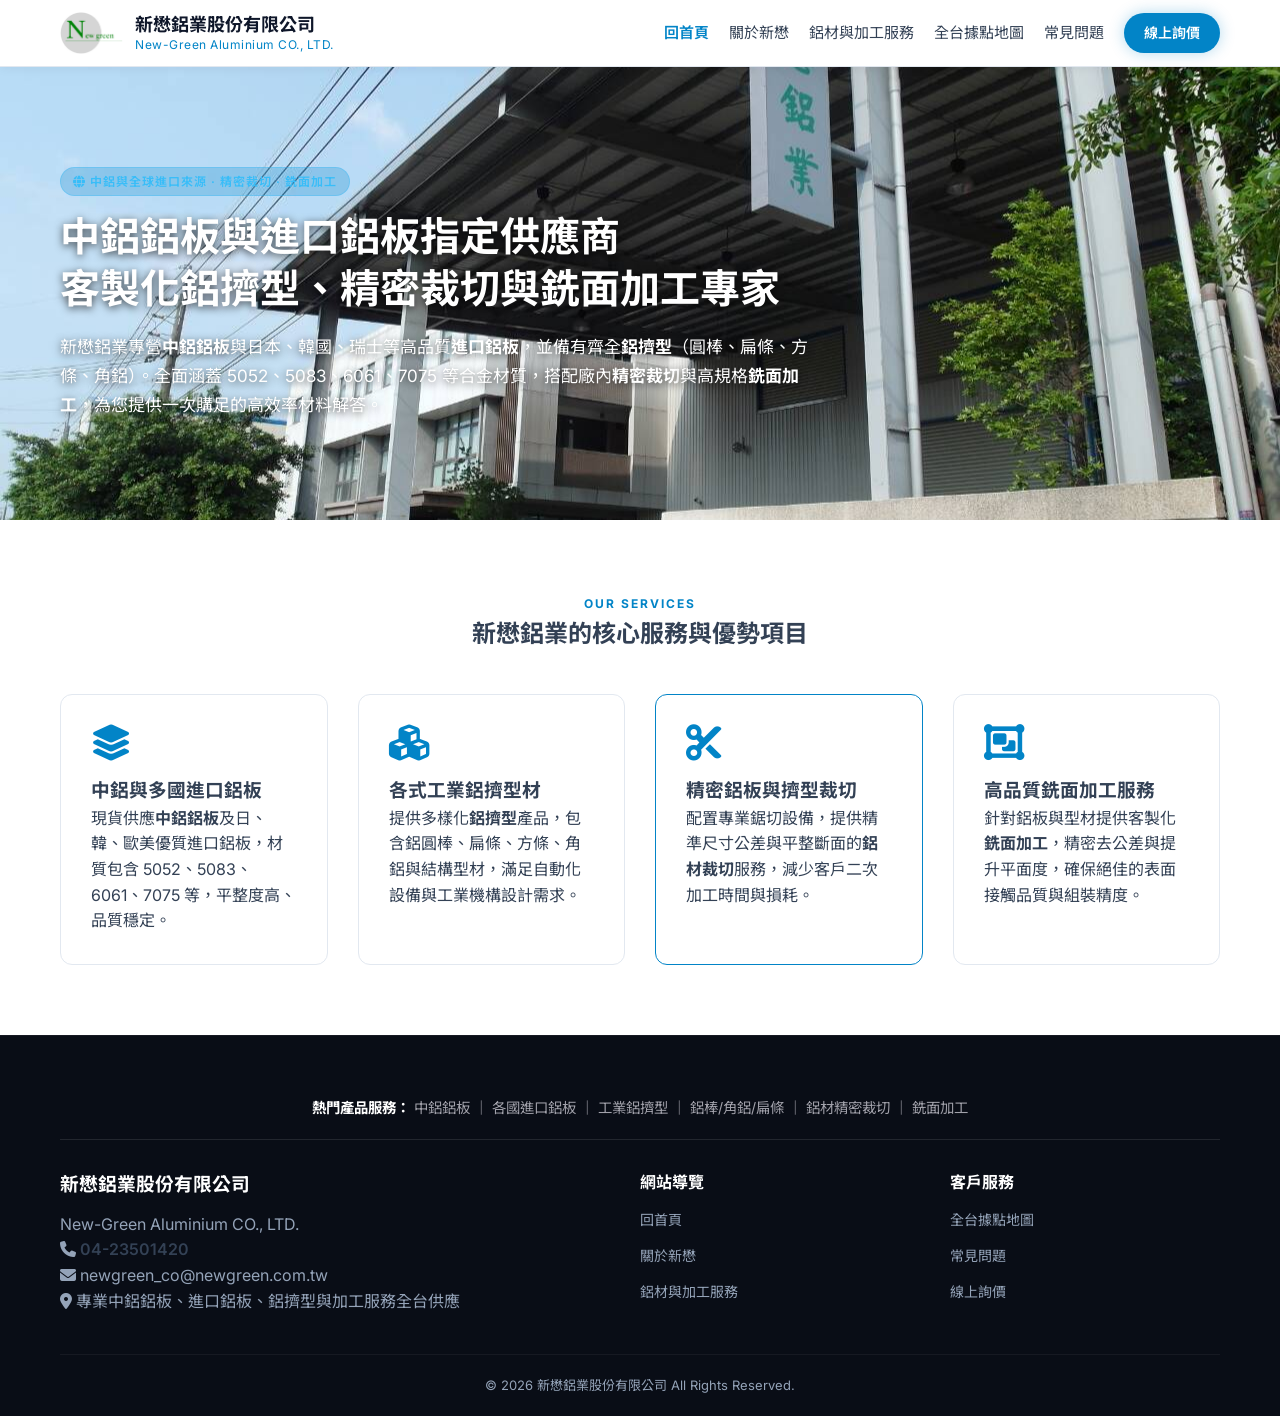
==== index.html @ fe4f87e2 "Add files via upload" ====
<!DOCTYPE html>
<html lang="zh-TW">
<head>
    <meta charset="UTF-8">
    <meta name="viewport" content="width=device-width, initial-scale=1.0">
    
    <!-- 1. SEO 搜尋引擎優化 Meta 標籤 -->
    <title>新懋鋁業 | 中鋁鋁板、多國進口鋁板供應與專業鋁擠型加工專家</title>
    <meta name="description" content="新懋鋁業專營中鋁鋁板、進口鋁板（美日韓瑞）、各式鋁擠型（圓棒、方條、角鋁）及 5052、6061、7075 合金。提供全台精密裁切與高規格銑面加工服務，庫存齊全，歡迎線上詢價！">
    <meta name="keywords" content="新懋鋁業, 中鋁鋁板, 進口鋁板, 鋁擠型, 鋁材加工, 鋁板裁切, 銑面加工, 5052鋁板, 6061鋁板, 7075鋁板, 鋁棒, 角鋁">
    <meta name="robots" content="index, follow">
    <link rel="canonical" href="https://www.newgreen.com.tw/">

    <!-- 2. 社群分享卡片 (Open Graph) -->
    <meta property="og:locale" content="zh_TW">
    <meta property="og:type" content="website">
    <meta property="og:title" content="新懋鋁業 | 中鋁鋁板、多國進口鋁板供應與專業鋁擠型加工專家">
    <meta property="og:description" content="專營中鋁鋁板、進口鋁板與各式鋁擠型開發裁切。具備廠內精密裁切與銑面加工能力，提供全台一站式鋁材解決方案。">
    <meta property="og:image" content="images/logo.png">
    <meta property="og:url" content="https://www.newgreen.com.tw/">
    <meta property="og:site_name" content="新懋鋁業股份有限公司">

    <!-- 3. Google 結構化資料 (JSON-LD) - 幫助搜尋引擎理解公司資訊 -->
    <script type="application/ld+json">
    {
      "@context": "https://schema.org",
      "@type": "Organization",
      "name": "新懋鋁業股份有限公司",
      "alternateName": "New-Green Aluminium CO., LTD.",
      "url": "https://www.newgreen.com.tw/",
      "logo": "https://www.newgreen.com.tw/images/logo.png",
      "contactPoint": {
        "@type": "ContactPoint",
        "telephone": "+886-4-23501420",
        "contactType": "customer service",
        "areaServed": "TW",
        "availableLanguage": "Chinese"
      },
      "description": "專業供應中鋁鋁板、進口鋁板、鋁擠型產品，並提供精密鋸切與銑面加工服務。"
    }
    </script>

    <!-- 字體與樣式表 -->
    <link href="https://fonts.googleapis.com/css2?family=Inter:wght@300;400;600;700&family=Noto+Sans+TC:wght@300;400;500;700&display=swap" rel="stylesheet">
    <link rel="stylesheet" href="https://cdnjs.cloudflare.com/ajax/libs/font-awesome/6.4.0/css/all.min.css">
    <link rel="stylesheet" href="css/style.css">
</head>
<body>

<header class="navbar-glass">
    <div class="container nav-wrapper">
        <a href="index.html" class="logo">
            <img src="images/logo.png" alt="新懋鋁業 LOGO - 中鋁鋁板與進口鋁板專業供應商" class="logo-img">
            <span class="logo-text">
                新懋鋁業股份有限公司
                <span>New-Green Aluminium CO., LTD.</span>
            </span>
        </a>

        <!-- 漢堡選單按鈕 -->
        <button class="hamburger" id="hamburgerBtn" aria-label="切換選單">
            <i class="fas fa-bars"></i>
        </button>

        <nav class="nav-links" id="navLinks">
            <a href="index.html" class="nav-item active">回首頁</a>
            <a href="about.html" class="nav-item">關於新懋</a>
            <a href="products.html" class="nav-item">鋁材與加工服務</a>
            <a href="locations.html" class="nav-item">全台據點地圖</a>
            <a href="faq.html" class="nav-item">常見問題</a>
            <a href="quote.html" class="btn-primary-glow">線上詢價</a>
        </nav>
    </div>
</header>

<main>
    <!-- Banner 主視覺 -->
    <section class="hero-banner-image">
        <div class="container">
            <span class="badge-tech"><i class="fas fa-globe"></i> 中鋁與全球進口來源 ‧ 精密裁切 ‧ 銑面加工</span>
            <h1 style="font-size: 40px; margin-top: 15px; line-height: 1.3; font-weight: 700;">
                中鋁鋁板與進口鋁板指定供應商<br>客製化鋁擠型、精密裁切與銑面加工專家
            </h1>
            <p style="max-width: 760px; font-size: 17px; margin-top: 18px; color: #ffffff; line-height: 1.7;">
                新懋鋁業專營<strong>中鋁鋁板</strong>與日本、韓國、瑞士等高品質<strong>進口鋁板</strong>，並備有齊全<strong>鋁擠型</strong>（圓棒、扁條、方條、角鋁）。全面涵蓋 5052、5083、6061、7075 等合金材質，搭配廠內<strong>精密裁切</strong>與高規格<strong>銑面加工</strong>，為您提供一次購足的高效率材料解答。
            </p>
        </div>
    </section>

    <!-- 核心優勢與營業項目四大柱 -->
    <section class="section-padding bg-soft-gray">
        <div class="container">
            <div class="section-title-center">
                <span class="sub-heading">OUR SERVICES</span>
                <h2>新懋鋁業的核心服務與優勢項目</h2>
            </div>

            <div class="grid-3-products" style="grid-template-columns: repeat(auto-fit, minmax(260px, 1fr));">
                <div class="product-card-modern" style="padding: 30px;">
                    <i class="fas fa-layer-group" style="font-size: 36px; color: var(--primary-color); margin-bottom: 15px;"></i>
                    <h3>中鋁與多國進口鋁板</h3>
                    <p>現貨供應<strong>中鋁鋁板</strong>及日、韓、歐美優質進口鋁板，材質包含 5052、5083、6061、7075 等，平整度高、品質穩定。</p>
                </div>
                
                <div class="product-card-modern" style="padding: 30px;">
                    <i class="fas fa-cubes" style="font-size: 36px; color: var(--primary-color); margin-bottom: 15px;"></i>
                    <h3>各式工業鋁擠型材</h3>
                    <p>提供多樣化<strong>鋁擠型</strong>產品，包含鋁圓棒、扁條、方條、角鋁與結構型材，滿足自動化設備與工業機構設計需求。</p>
                </div>

                <div class="product-card-modern" style="padding: 30px; border-color: var(--primary-color);">
                    <i class="fas fa-scissors" style="font-size: 36px; color: var(--primary-color); margin-bottom: 15px;"></i>
                    <h3>精密鋁板與擠型裁切</h3>
                    <p>配置專業鋸切設備，提供精準尺寸公差與平整斷面的<strong>鋁材裁切</strong>服務，減少客戶二次加工時間與損耗。</p>
                </div>

                <div class="product-card-modern" style="padding: 30px;">
                    <i class="fas fa-object-group" style="font-size: 36px; color: var(--primary-color); margin-bottom: 15px;"></i>
                    <h3>高品質銑面加工服務</h3>
                    <p>針對鋁板與型材提供客製化<strong>銑面加工</strong>，精密去公差與提升平面度，確保絕佳的表面接觸品質與組裝精度。</p>
                </div>
            </div>
        </div>
    </section>
</main>

<!-- Footer 頁尾優勢與 SEO 關鍵字延伸 -->
<footer class="footer-dark">
    <div class="container">
        <!-- SEO 關鍵字連結引導條 -->
<div style="border-bottom: 1px solid rgba(255,255,255,0.1); padding-bottom: 20px; margin-bottom: 30px; font-size: 0.9rem; color: #a1a1aa; text-align: center;">
            <strong style="color: #ffffff;">熱門產品服務：</strong>
            <span>中鋁鋁板</span> ｜ 
            <span>各國進口鋁板</span> ｜ 
            <span>工業鋁擠型</span> ｜ 
            <span>鋁棒/角鋁/扁條</span> ｜ 
            <span>鋁材精密裁切</span> ｜ 
            <span>銑面加工</span>
        </div>

        <div class="footer-grid">
            <div class="footer-brand">
                <h3>新懋鋁業股份有限公司</h3>
                <p>New-Green Aluminium CO., LTD.</p>
                <p><i class="fas fa-phone"></i> <a href="tel:0423501420" class="phone-link">04-23501420</a></p>
                <p><i class="fas fa-envelope"></i> newgreen_co@newgreen.com.tw</p>
                <p><i class="fas fa-location-dot"></i> 專業中鋁鋁板、進口鋁板、鋁擠型與加工服務全台供應</p>
            </div>
            <div class="footer-nav">
                <h4>網站導覽</h4>
                <ul>
                    <li><a href="index.html">回首頁</a></li>
                    <li><a href="about.html">關於新懋</a></li>
                    <li><a href="products.html">鋁材與加工服務</a></li>
                </ul>
            </div>
            <div class="footer-nav">
                <h4>客戶服務</h4>
                <ul>
                    <li><a href="locations.html">全台據點地圖</a></li>
                    <li><a href="faq.html">常見問題</a></li>
                    <li><a href="quote.html">線上詢價</a></li>
                </ul>
            </div>
        </div>
        <div class="footer-copyright">
            <p>&copy; 2026 新懋鋁業股份有限公司 All Rights Reserved.</p>
        </div>
    </div>
</footer>

<script>
document.addEventListener('DOMContentLoaded', function() {
    const hamburgerBtn = document.getElementById('hamburgerBtn');
    const navLinks = document.getElementById('navLinks');

    if (hamburgerBtn && navLinks) {
        hamburgerBtn.addEventListener('click', function() {
            navLinks.classList.toggle('active');

            const icon = hamburgerBtn.querySelector('i');
            if (navLinks.classList.contains('active')) {
                icon.classList.remove('fa-bars');
                icon.classList.add('fa-xmark');
            } else {
                icon.classList.remove('fa-xmark');
                icon.classList.add('fa-bars');
            }
        });
    }
});
</script>
</body>
</html>
---- css/style.css ----
/* ==========================================================================
   新懋鋁業股份有限公司 New-Green Aluminium CO., LTD.
   全站統一樣式檔 (css/style.css)
   ========================================================================== */

/* --------------------------------------------------------------------------
   1. 變數與基礎設定 (Variables & Reset)
   -------------------------------------------------------------------------- */
:root {
    --primary-color: #0284c7;       /* 科技鋁藍 */
    --primary-hover: #0369a1;
    --dark-bg: #0f172a;              /* 深藍灰色 */
    --light-bg: #f8fafc;
    --border-color: #e2e8f0;
    --text-main: #334155;
    --text-muted: #64748b;
    --radius-sm: 6px;
    --radius-md: 12px;
    --shadow-sm: 0 1px 3px rgba(0, 0, 0, 0.1);
    --shadow-hover: 0 10px 25px -5px rgba(2, 132, 199, 0.15);
}

* {
    box-sizing: border-box;
    margin: 0;
    padding: 0;
    font-family: 'Inter', 'Noto Sans TC', -apple-system, BlinkMacSystemFont, sans-serif;
}

body {
    background-color: var(--light-bg);
    color: var(--text-main);
    line-height: 1.6;
}

.container {
    max-width: 1200px;
    margin: 0 auto;
    padding: 0 20px;
}

.container-narrow {
    max-width: 800px;
    margin: 0 auto;
    padding: 0 20px;
}

/* --------------------------------------------------------------------------
   2. 頁首與頂部導覽列 (純白質感風格)
   -------------------------------------------------------------------------- */
.navbar-glass {
    position: sticky;
    top: 0;
    z-index: 1000;
    background: #ffffff;                                /* 背景改為純白色 */
    border-bottom: 1px solid var(--border-color);       /* 淺灰色底邊框 */
    box-shadow: 0 2px 10px rgba(0, 0, 0, 0.05);          /* 質感微陰影 */
    padding: 12px 0;
}

.nav-wrapper {
    display: flex;
    justify-content: space-between;
    align-items: center;
}

/* LOGO 區域（圖片 + 中英公司全銜） */
.logo {
    display: flex;
    align-items: center;
    gap: 12px;
    text-decoration: none;
    color: var(--dark-bg);          /* 中文全銜深色 */
    font-weight: 700;
    font-size: 18px;
}

.logo-img {
    height: 42px;
    width: auto;
    object-fit: contain;
}

.logo-text {
    line-height: 1.25;
}

.logo-text span {
    color: var(--primary-color);      /* 英文全銜科技藍 */
    font-size: 12px;
    font-weight: 400;
    display: block;
    letter-spacing: 0.5px;
}

/* 選項連結 */
.nav-links {
    display: flex;
    align-items: center;
    gap: 20px;
}

.nav-item {
    color: var(--text-main);          /* 文字改為深色 */
    text-decoration: none;
    font-size: 15px;
    transition: color 0.2s ease;
}

.nav-item:hover, 
.nav-item.active {
    color: var(--primary-color);      /* Hover與當前頁改為科技藍 */
    font-weight: 600;
}

/* 發光線上詢價按鈕 */
.btn-primary-glow {
    background: var(--primary-color);
    color: #ffffff !important;
    padding: 9px 20px;
    border-radius: 30px;
    text-decoration: none;
    font-weight: 600;
    font-size: 14px;
    box-shadow: 0 0 15px rgba(2, 132, 199, 0.3);
    transition: all 0.3s ease;
}

.btn-primary-glow:hover {
    background: var(--primary-hover);
    box-shadow: 0 0 25px rgba(2, 132, 199, 0.6);
}

/* --------------------------------------------------------------------------
   3. 主視覺 Banner 與頁頭 Theme (背景載入 images/Taichung.jpg)
   -------------------------------------------------------------------------- */
.hero-banner-image {
    position: relative;
    /* 移除 linear-gradient 遮罩，只保留 images/Taichung.jpg 背景圖 */
    background: url('../images/Taichung.jpg') center/cover no-repeat;
    color: #ffffff;
    padding: 100px 0;
}

/* 加上微小文字陰影，確保純圖背景下白字依舊醒目清晰 */
.hero-banner-image h1,
.hero-banner-image p {
    text-shadow: 0 2px 8px rgba(0, 0, 0, 0.7);
}
.page-header-theme {
    background: linear-gradient(135deg, #0f172a 0%, #1e293b 100%);
    color: #ffffff;
    padding: 70px 0;
}

.badge-tech {
    display: inline-block;
    background: rgba(2, 132, 199, 0.25);
    color: #38bdf8;
    border: 1px solid rgba(56, 189, 248, 0.35);
    padding: 4px 12px;
    border-radius: 20px;
    font-size: 12px;
    font-weight: 600;
    letter-spacing: 1px;
}

.section-padding { 
    padding: 70px 0; 
}

.bg-soft-gray { 
    background-color: #ffffff; 
}

.section-title-center { 
    text-align: center; 
    margin-bottom: 40px; 
}

.sub-heading { 
    color: var(--primary-color); 
    font-size: 12px; 
    font-weight: 700; 
    letter-spacing: 2px; 
}

/* 通用按鈕 */
.btn-modern-primary {
    display: inline-block;
    background: var(--primary-color);
    color: #ffffff;
    padding: 12px 28px;
    border-radius: var(--radius-sm);
    text-decoration: none;
    font-weight: 600;
    transition: background 0.2s ease;
}

.btn-modern-primary:hover { 
    background: var(--primary-hover); 
}

.btn-modern-outline {
    display: inline-block;
    border: 1px solid var(--primary-color);
    color: var(--primary-color);
    padding: 12px 28px;
    border-radius: var(--radius-sm);
    text-decoration: none;
    font-weight: 600;
    transition: all 0.2s ease;
}

.btn-modern-outline:hover { 
    background: var(--primary-color); 
    color: #ffffff; 
}

/* --------------------------------------------------------------------------
   4. 產品與加工服務卡片 (Products & Processing Cards)
   -------------------------------------------------------------------------- */
.grid-3-products {
    display: grid;
    grid-template-columns: repeat(3, 1fr);
    gap: 30px;
}

/* 新增：產品頁面現代網格與圖片卡片樣式 */
.product-grid {
    display: grid;
    grid-template-columns: repeat(3, 1fr);
    gap: 30px;
}

.product-card-modern {
    background: #ffffff;
    border: 1px solid var(--border-color);
    border-radius: var(--radius-md);
    overflow: hidden;
    transition: all 0.3s ease;
    display: flex;
    flex-direction: column;
}

.product-card-modern:hover {
    transform: translateY(-5px);
    box-shadow: var(--shadow-hover);
}

.product-img-box {
    position: relative;
    width: 100%;
    height: 200px;
    overflow: hidden;
    background: #f1f5f9;
}

.product-img-box img {
    width: 100%;
    height: 100%;
    object-fit: cover;
    transition: transform 0.3s ease;
}

.product-card-modern:hover .product-img-box img {
    transform: scale(1.05);
}

.product-tag {
    position: absolute;
    top: 15px;
    right: 15px;
    background: var(--primary-color);
    color: #ffffff;
    font-size: 12px;
    font-weight: 600;
    padding: 4px 10px;
    border-radius: 20px;
    box-shadow: 0 2px 5px rgba(0,0,0,0.2);
}

.product-content {
    padding: 24px;
    display: flex;
    flex-direction: column;
    flex-grow: 1;
}

.product-content h3 {
    font-size: 20px;
    color: var(--dark-bg);
    margin-bottom: 10px;
    font-weight: 700;
}

.product-desc {
    font-size: 14px;
    color: var(--text-muted);
    line-height: 1.6;
    margin-bottom: 15px;
}

.product-spec-list {
    list-style: none;
    margin-bottom: 20px;
    padding-top: 15px;
    border-top: 1px dashed var(--border-color);
    flex-grow: 1;
}

.product-spec-list li {
    font-size: 13px;
    color: var(--text-main);
    margin-bottom: 6px;
    line-height: 1.5;
}

.btn-card-quote {
    display: block;
    text-align: center;
    background: #f8fafc;
    color: var(--primary-color);
    border: 1px solid var(--primary-color);
    padding: 10px;
    border-radius: var(--radius-sm);
    text-decoration: none;
    font-weight: 600;
    font-size: 14px;
    transition: all 0.2s ease;
}

.btn-card-quote:hover {
    background: var(--primary-color);
    color: #ffffff;
}

.product-body { 
    padding: 24px; 
}

.product-body h3 { 
    font-size: 20px; 
    margin-bottom: 10px; 
    color: var(--dark-bg); 
}

.product-body p { 
    font-size: 14px; 
    color: var(--text-muted); 
}

.tech-spec-tag {
    display: inline-block;
    background: #e0f2fe;
    color: var(--primary-color);
    font-size: 12px;
    font-weight: 700;
    padding: 4px 8px;
    border-radius: 4px;
    margin-bottom: 8px;
}

.origin-tag {
    display: inline-block;
    background: #f1f5f9;
    color: #475569;
    font-size: 12px;
    padding: 2px 6px;
    border-radius: 4px;
    margin-left: 6px;
}

/* 分類篩選按鈕 */
.filter-tabs {
    display: flex;
    justify-content: center;
    gap: 12px;
    flex-wrap: wrap;
}

.filter-btn {
    background: #ffffff;
    border: 1px solid var(--border-color);
    color: var(--text-main);
    padding: 10px 24px;
    border-radius: 30px;
    font-size: 15px;
    font-weight: 600;
    cursor: pointer;
    transition: all 0.2s ease;
}

.filter-btn:hover, 
.filter-btn.active {
    background: var(--primary-color);
    color: #ffffff;
    border-color: var(--primary-color);
}

/* --------------------------------------------------------------------------
   5. 全台據點地圖卡片 (Locations Page Styles)
   -------------------------------------------------------------------------- */
.locations-grid {
    display: grid;
    grid-template-columns: repeat(2, 1fr);
    gap: 30px;
    margin-top: 30px;
}

.location-card {
    background: #ffffff;
    border: 1px solid var(--border-color);
    border-radius: var(--radius-md);
    overflow: hidden;
    display: flex;
    flex-direction: column;
    box-shadow: var(--shadow-sm);
    transition: transform 0.2s ease, box-shadow 0.2s ease;
}

.location-card:hover {
    transform: translateY(-4px);
    box-shadow: var(--shadow-hover);
}

.location-header {
    background: #f8fafc;
    padding: 20px 24px;
    border-bottom: 1px solid var(--border-color);
    display: flex;
    justify-content: space-between;
    align-items: center;
}

.location-title {
    font-size: 20px;
    font-weight: 700;
    color: var(--dark-bg);
    display: flex;
    align-items: center;
    gap: 8px;
}

.location-body {
    padding: 24px;
    display: flex;
    gap: 20px;
}

.location-info {
    flex: 1;
}

.location-info p {
    font-size: 14px;
    color: var(--text-main);
    margin-bottom: 10px;
    display: flex;
    align-items: flex-start;
    gap: 8px;
}

.location-info i {
    color: var(--primary-color);
    margin-top: 4px;
    width: 16px;
}

.qr-code-box {
    width: 110px;
    text-align: center;
    flex-shrink: 0;
}

.qr-code-box img {
    width: 100%;
    height: auto;
    border-radius: 8px;
    border: 1px solid var(--border-color);
    transition: opacity 0.2s ease;
}

.qr-code-box img:hover {
    opacity: 0.85;
}

.qr-code-box span {
    display: block;
    font-size: 11px;
    color: var(--text-muted);
    margin-top: 6px;
    font-weight: 600;
}

.map-container {
    width: 100%;
    height: 250px;
    border-top: 1px solid var(--border-color);
    background: #e2e8f0;
}

.map-container iframe {
    width: 100% !important;
    height: 100% !important;
}

/* --------------------------------------------------------------------------
   6. 常見問題 (FAQ) & 線上詢價單 (Quote Form)
   -------------------------------------------------------------------------- */
.faq-item { 
    background: #ffffff; 
    border: 1px solid var(--border-color); 
    border-radius: 8px; 
    margin-bottom: 12px; 
}

.faq-question { 
    width: 100%; 
    padding: 18px 20px; 
    text-align: left; 
    background: none; 
    border: none; 
    font-weight: 600; 
    font-size: 16px; 
    cursor: pointer; 
    display: flex; 
    justify-content: space-between; 
    align-items: center;
    color: var(--dark-bg);
}

.faq-answer { 
    display: none; 
    padding: 0 20px 20px; 
    color: var(--text-muted); 
    font-size: 14px; 
}

.faq-item.active .faq-answer { 
    display: block; 
}

.quote-form-card { 
    background: #ffffff; 
    border: 1px solid var(--border-color); 
    padding: 30px; 
    border-radius: var(--radius-md); 
}

.form-grid-2 { 
    display: grid; 
    grid-template-columns: 1fr 1fr; 
    gap: 20px; 
}

.form-group { 
    margin-bottom: 20px; 
}

.form-group label { 
    display: block; 
    font-size: 14px; 
    font-weight: 600; 
    margin-bottom: 8px; 
    color: var(--dark-bg);
}

.form-control { 
    width: 100%; 
    padding: 12px; 
    border: 1px solid var(--border-color); 
    border-radius: var(--radius-sm); 
    background: #f8fafc; 
    font-size: 14px;
    color: var(--text-main);
    transition: border-color 0.2s ease;
}

.form-control:focus {
    outline: none;
    border-color: var(--primary-color);
    background: #ffffff;
}

/* --------------------------------------------------------------------------
   7. 頁尾 (Footer)
   -------------------------------------------------------------------------- */
.footer-dark {
    background: #090d16;
    color: #94a3b8;
    padding: 60px 0 20px;
    border-top: 1px solid rgba(255, 255, 255, 0.05);
}

.footer-grid {
    display: grid;
    grid-template-columns: 2fr 1fr 1fr;
    gap: 40px;
    margin-bottom: 40px;
}

.footer-brand h3, 
.footer-nav h4 { 
    color: #ffffff; 
    margin-bottom: 12px; 
}

.footer-nav ul { 
    list-style: none; 
}

.footer-nav li { 
    margin-bottom: 10px; 
}

.footer-nav a { 
    color: #94a3b8; 
    text-decoration: none; 
    font-size: 14px; 
    transition: color 0.2s ease;
}

.footer-nav a:hover { 
    color: #ffffff; 
}

.footer-copyright { 
    border-top: 1px solid rgba(255, 255, 255, 0.05); 
    padding-top: 20px; 
    font-size: 13px; 
    text-align: center; 
}

/* --------------------------------------------------------------------------
   8. 響應式排版 (Responsive Web Design)
   -------------------------------------------------------------------------- */
@media (max-width: 992px) {
    .grid-3-products,
    .product-grid { 
        grid-template-columns: repeat(2, 1fr); 
    }
    .locations-grid { 
        grid-template-columns: 1fr; 
    }
    .footer-grid { 
        grid-template-columns: 1fr; 
    }
}

@media (max-width: 768px) {
    .nav-links { 
        display: none; 
    }
    .form-grid-2 { 
        grid-template-columns: 1fr; 
    }
    .logo-text span { 
        font-size: 11px; 
    }
    .hero-banner-image {
        padding: 60px 0;
    }
}

@media (max-width: 480px) {
    .grid-3-products,
    .product-grid { 
        grid-template-columns: 1fr; 
    }
    .location-body { 
        flex-direction: column-reverse; 
    }
    .qr-code-box { 
        width: 100%; 
        display: flex; 
        align-items: center; 
        gap: 15px; 
    }
    .qr-code-box img { 
        width: 80px; 
    }
}
/* 關於我們 - 深耕在地邁向全球背景區塊 */
/* 關於我們 - 深耕在地邁向全球區塊 (純背景圖無遮罩) */
.about-global-bg {
    position: relative;
    /* 移除 linear-gradient 遮罩，只保留背景圖 */
    background: url('../images/global-bg.jpg') center/cover no-repeat;
    color: #ffffff;
    padding: 80px 0;
}

/* 加上文字陰影，確保在純背景圖下白字依然清晰可讀 */
.about-global-bg h1,
.about-global-bg p {
    text-shadow: 0 2px 8px rgba(0, 0, 0, 0.8), 0 0 12px rgba(0, 0, 0, 0.6);
}
/* 產品頁主頁頭區塊 (去除背景色，純背景圖) */
.products-header-bg {
    position: relative;
    /* 完全去除背景顏色/漸層遮罩，只載入圖片 */
    background: url('../images/products-header-bg.jpg') center/cover no-repeat;
    color: #ffffff;
    padding: 80px 0;
}

/* 加上文字陰影，確保在任何背景圖片上文字依舊清晰可見 */
.products-header-bg h1,
.products-header-bg p {
    text-shadow: 0 2px 8px rgba(0, 0, 0, 0.8), 0 0 12px rgba(0, 0, 0, 0.6);
}
/* 全台據點頁主頁頭區塊 (去除背景色，純背景圖) */
.locations-header-bg {
    position: relative;
    /* 完全去除背景顏色與遮罩，只載入圖片 */
    background: url('../images/locations-header-bg.jpg') center/cover no-repeat;
    color: #ffffff;
    padding: 80px 0;
}

/* 文字陰影，確保在任何背景圖片上白字都清晰 */
.locations-header-bg h1,
.locations-header-bg p {
    text-shadow: 0 2px 8px rgba(0, 0, 0, 0.8), 0 0 12px rgba(0, 0, 0, 0.6);
}
/* 常見問題頁主頁頭區塊 (去除背景色，純背景圖) */
.faq-header-bg {
    position: relative;
    /* 完全去除背景顏色與漸層遮罩，只載入圖片 */
    background: url('../images/faq-header-bg.jpg') center/cover no-repeat;
    color: #ffffff;
    padding: 80px 0;
}

/* 文字陰影，確保在任何背景圖片上白字都清晰 */
.faq-header-bg h1,
.faq-header-bg p {
    text-shadow: 0 2px 8px rgba(0, 0, 0, 0.8), 0 0 12px rgba(0, 0, 0, 0.6);
}
/* 線上詢價頁主頁頭區塊 (去除背景色，純背景圖) */
.quote-header-bg {
    position: relative;
    /* 完全去除背景顏色與漸層遮罩，只載入圖片 */
    background: url('../images/quote-header-bg.jpg') center/cover no-repeat;
    color: #ffffff;
    padding: 80px 0;
}

/* 文字陰影，確保在任何背景圖片上白字都清晰 */
.quote-header-bg h1,
.quote-header-bg p {
    text-shadow: 0 2px 8px rgba(0, 0, 0, 0.8), 0 0 12px rgba(0, 0, 0, 0.6);
}
/* 預設桌機版：隱藏漢堡選單按鈕 */
.hamburger {
    display: none;
    background: none;
    border: none;
    font-size: 24px;
    color: #333;
    cursor: pointer;
    padding: 10px;
    z-index: 1001; /* 確保按鈕在最上層，不被遮住 */
}

/* 手機版與平板 (螢幕寬度 768px 以下) */
@media (max-width: 768px) {
    /* 顯示漢堡按鈕 */
    .hamburger {
        display: block;
    }

    /* 手機版預設隱藏選單 */
    .nav-links {
        display: none;
        position: absolute;
        top: 100%; /* 出現在導覽列正下方 */
        left: 0;
        width: 100%;
        background-color: #ffffff;
        flex-direction: column;
        padding: 20px 0;
        box-shadow: 0 4px 10px rgba(0, 0, 0, 0.15);
        z-index: 1000;
    }

    /* 當 JS 加入 active 類別時，顯示選單 */
    .nav-links.active {
        display: flex !important;
    }

    .nav-links a {
        padding: 12px 20px;
        width: 100%;
        text-align: center;
    }
}
/* 電話撥號連結樣式 */
.phone-link {
    color: var(--text-main);
    text-decoration: none;
    font-weight: 600;
    transition: color 0.2s ease;
}

.phone-link:hover {
    color: var(--primary-color);
    text-decoration: underline;
}

/* 在手機版 (768px 以下) 讓電話號碼更醒目、更容易點擊 */
@media (max-width: 768px) {
    .phone-link {
        color: var(--primary-color);
        padding: 2px 0;
        display: inline-block;
    }
}
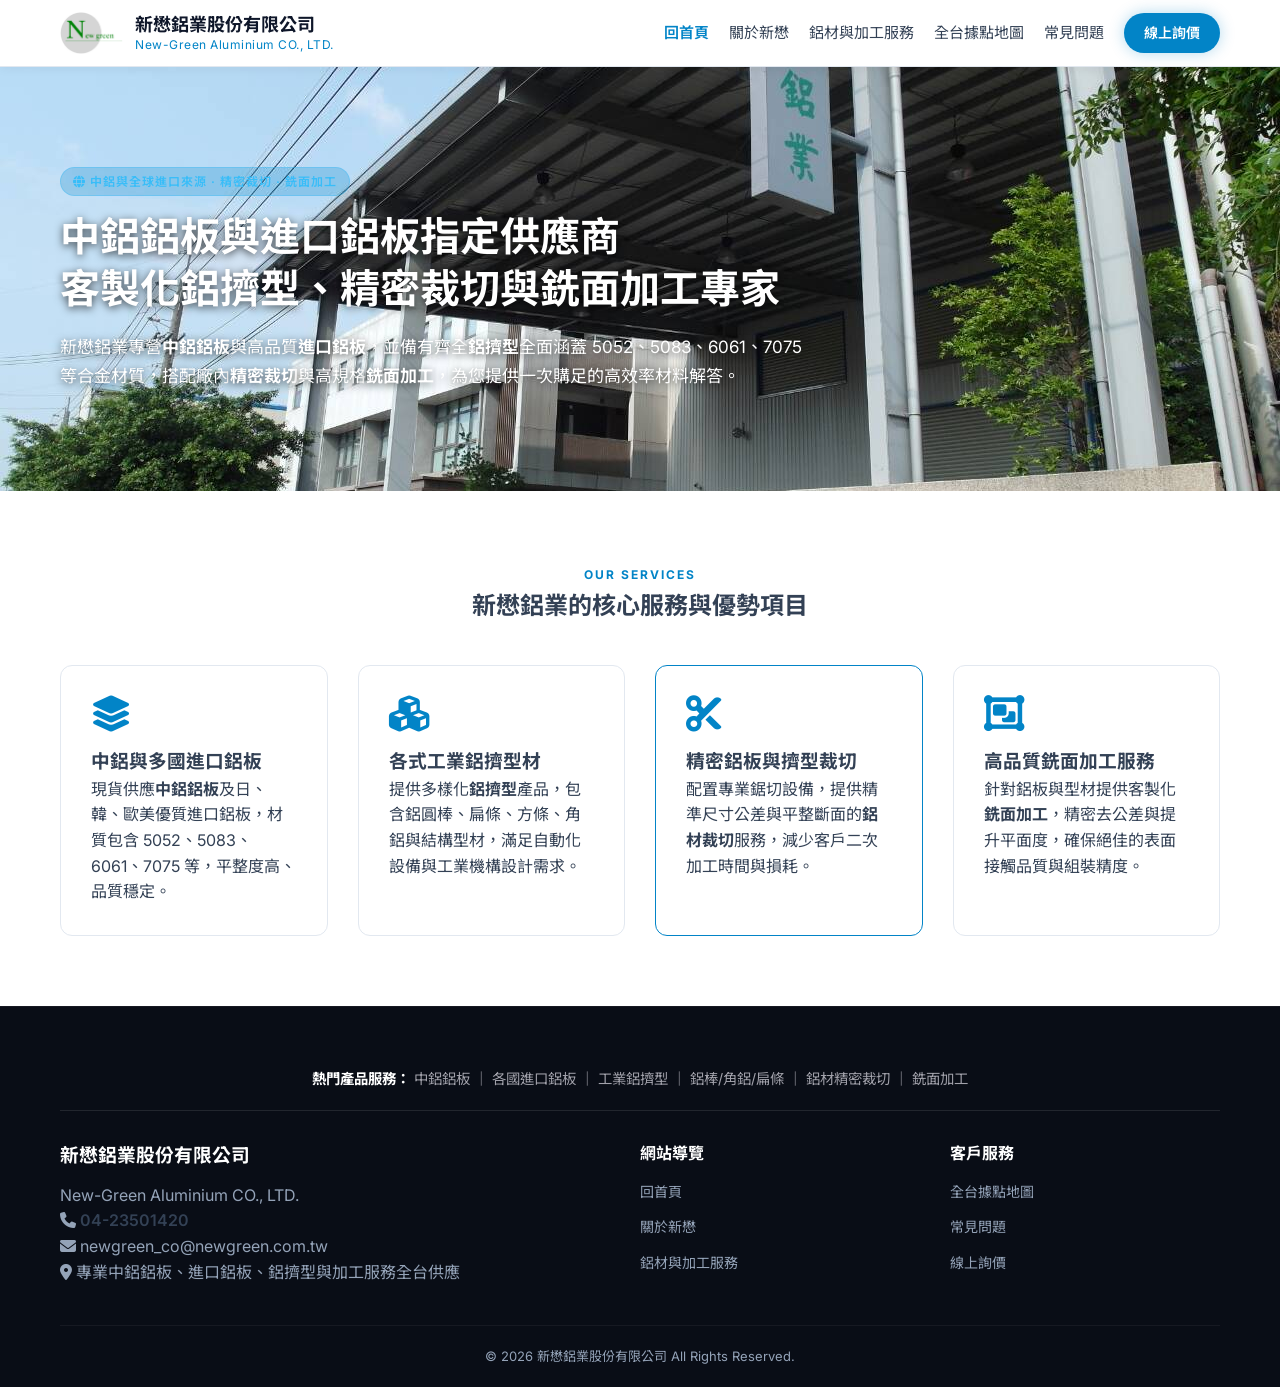
==== commit 93fd5b64: "Add files via upload" ====
--- a/index.html
+++ b/index.html
@@ -6,8 +6,8 @@
     
     <!-- 1. SEO 搜尋引擎優化 Meta 標籤 -->
     <title>新懋鋁業 | 中鋁鋁板、多國進口鋁板供應與專業鋁擠型加工專家</title>
-    <meta name="description" content="新懋鋁業專營中鋁鋁板、進口鋁板（美日韓瑞）、各式鋁擠型（圓棒、方條、角鋁）及 5052、6061、7075 合金。提供全台精密裁切與高規格銑面加工服務，庫存齊全，歡迎線上詢價！">
-    <meta name="keywords" content="新懋鋁業, 中鋁鋁板, 進口鋁板, 鋁擠型, 鋁材加工, 鋁板裁切, 銑面加工, 5052鋁板, 6061鋁板, 7075鋁板, 鋁棒, 角鋁">
+    <meta name="description" content="新懋鋁業專營中鋁鋁板、進口鋁板（美日韓瑞）、各式鋁擠型（圓棒、方條、角鋁）及 5052、5083、6061、7075 合金。提供全台精密裁切與高規格銑面加工服務，庫存齊全，歡迎線上詢價！">
+    <meta name="keywords" content="新懋鋁業, 中鋁鋁板, 進口鋁板, 鋁擠型, 鋁材加工, 鋁板裁切, 銑面加工, 5052鋁板, 5083鋁板、 6061鋁板, 7075鋁板, 鋁棒, 角鋁">
     <meta name="robots" content="index, follow">
     <link rel="canonical" href="https://www.newgreen.com.tw/">
 
@@ -82,7 +82,7 @@
                 中鋁鋁板與進口鋁板指定供應商<br>客製化鋁擠型、精密裁切與銑面加工專家
             </h1>
             <p style="max-width: 760px; font-size: 17px; margin-top: 18px; color: #ffffff; line-height: 1.7;">
-                新懋鋁業專營<strong>中鋁鋁板</strong>與日本、韓國、瑞士等高品質<strong>進口鋁板</strong>，並備有齊全<strong>鋁擠型</strong>（圓棒、扁條、方條、角鋁）。全面涵蓋 5052、5083、6061、7075 等合金材質，搭配廠內<strong>精密裁切</strong>與高規格<strong>銑面加工</strong>，為您提供一次購足的高效率材料解答。
+                新懋鋁業專營<strong>中鋁鋁板</strong>與高品質<strong>進口鋁板</strong>，並備有齊全<strong>鋁擠型</strong>全面涵蓋 5052、5083、6061、7075 等合金材質，搭配廠內<strong>精密裁切</strong>與高規格<strong>銑面加工</strong>，為您提供一次購足的高效率材料解答。
             </p>
         </div>
     </section>
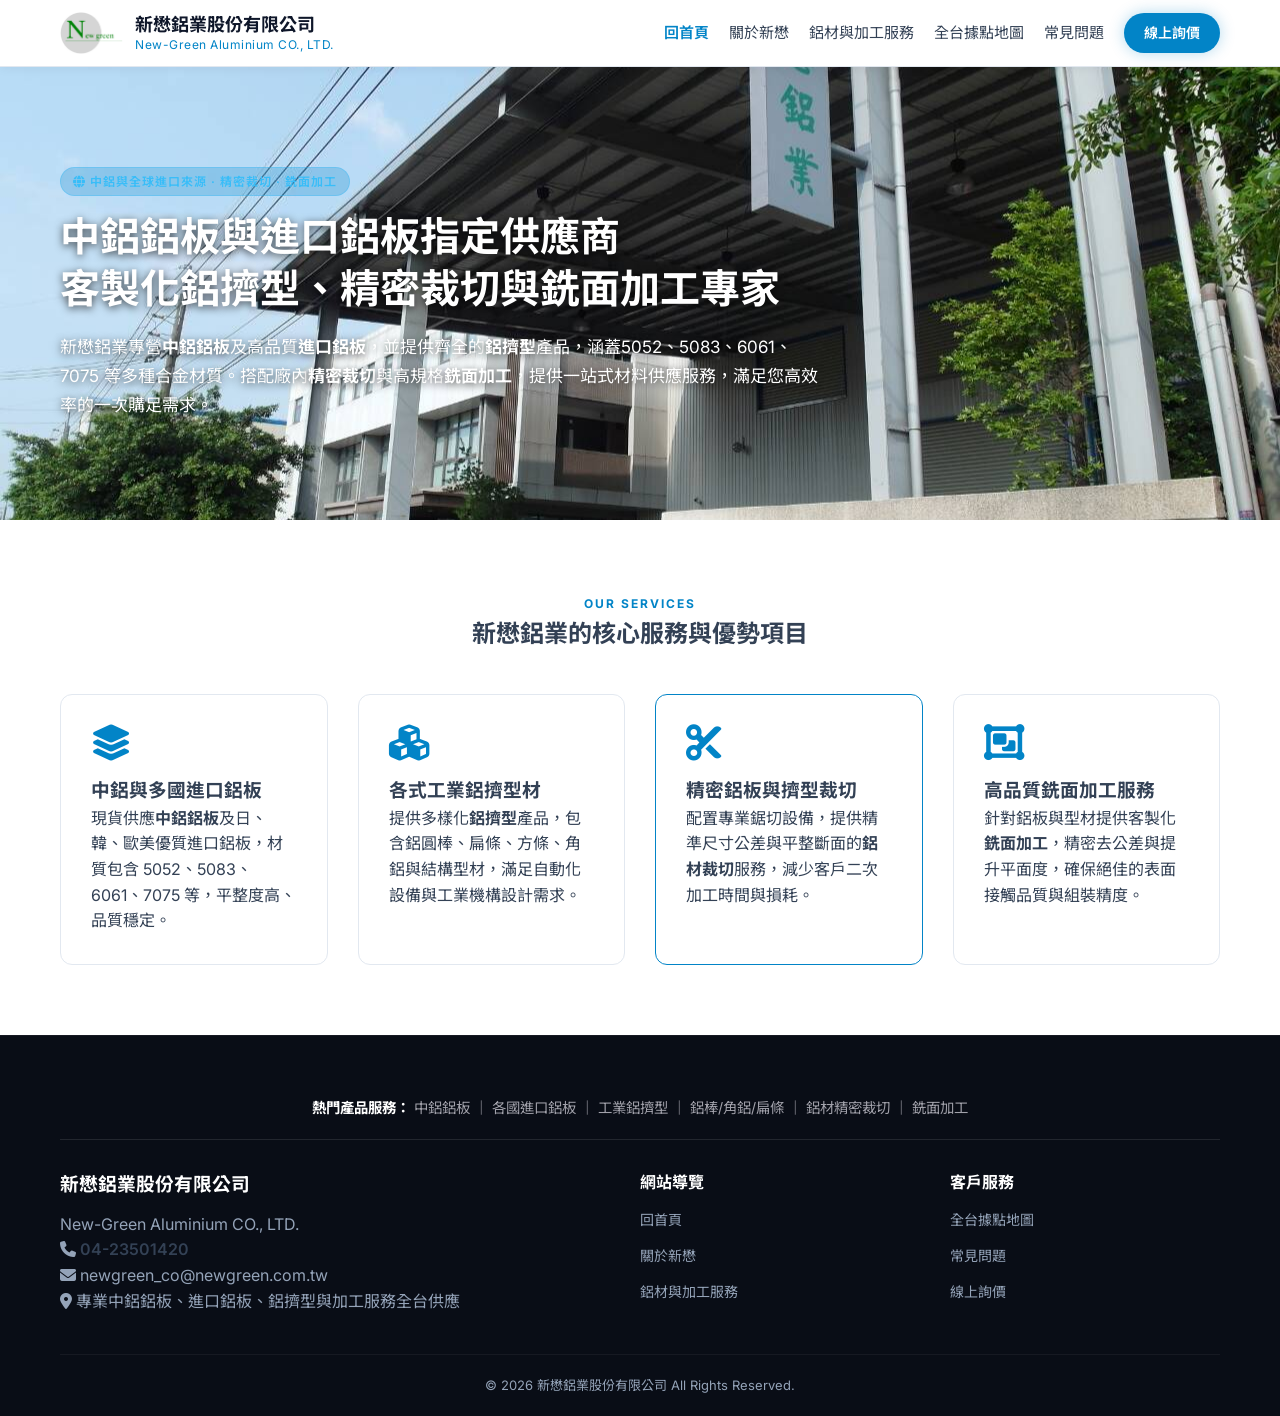
==== commit 13f596b6: "Add files via upload" ====
--- a/index.html
+++ b/index.html
@@ -82,7 +82,7 @@
                 中鋁鋁板與進口鋁板指定供應商<br>客製化鋁擠型、精密裁切與銑面加工專家
             </h1>
             <p style="max-width: 760px; font-size: 17px; margin-top: 18px; color: #ffffff; line-height: 1.7;">
-                新懋鋁業專營<strong>中鋁鋁板</strong>與高品質<strong>進口鋁板</strong>，並備有齊全<strong>鋁擠型</strong>全面涵蓋 5052、5083、6061、7075 等合金材質，搭配廠內<strong>精密裁切</strong>與高規格<strong>銑面加工</strong>，為您提供一次購足的高效率材料解答。
+新懋鋁業專營<strong>中鋁鋁板</strong>及高品質<strong>進口鋁板</strong>，並提供齊全的<strong>鋁擠型</strong>產品，涵蓋5052、5083、6061、7075 等多種合金材質。搭配廠內<strong>精密裁切</strong>與高規格<strong>銑面加工</strong>，提供一站式材料供應服務，滿足您高效率的一次購足需求。
             </p>
         </div>
     </section>
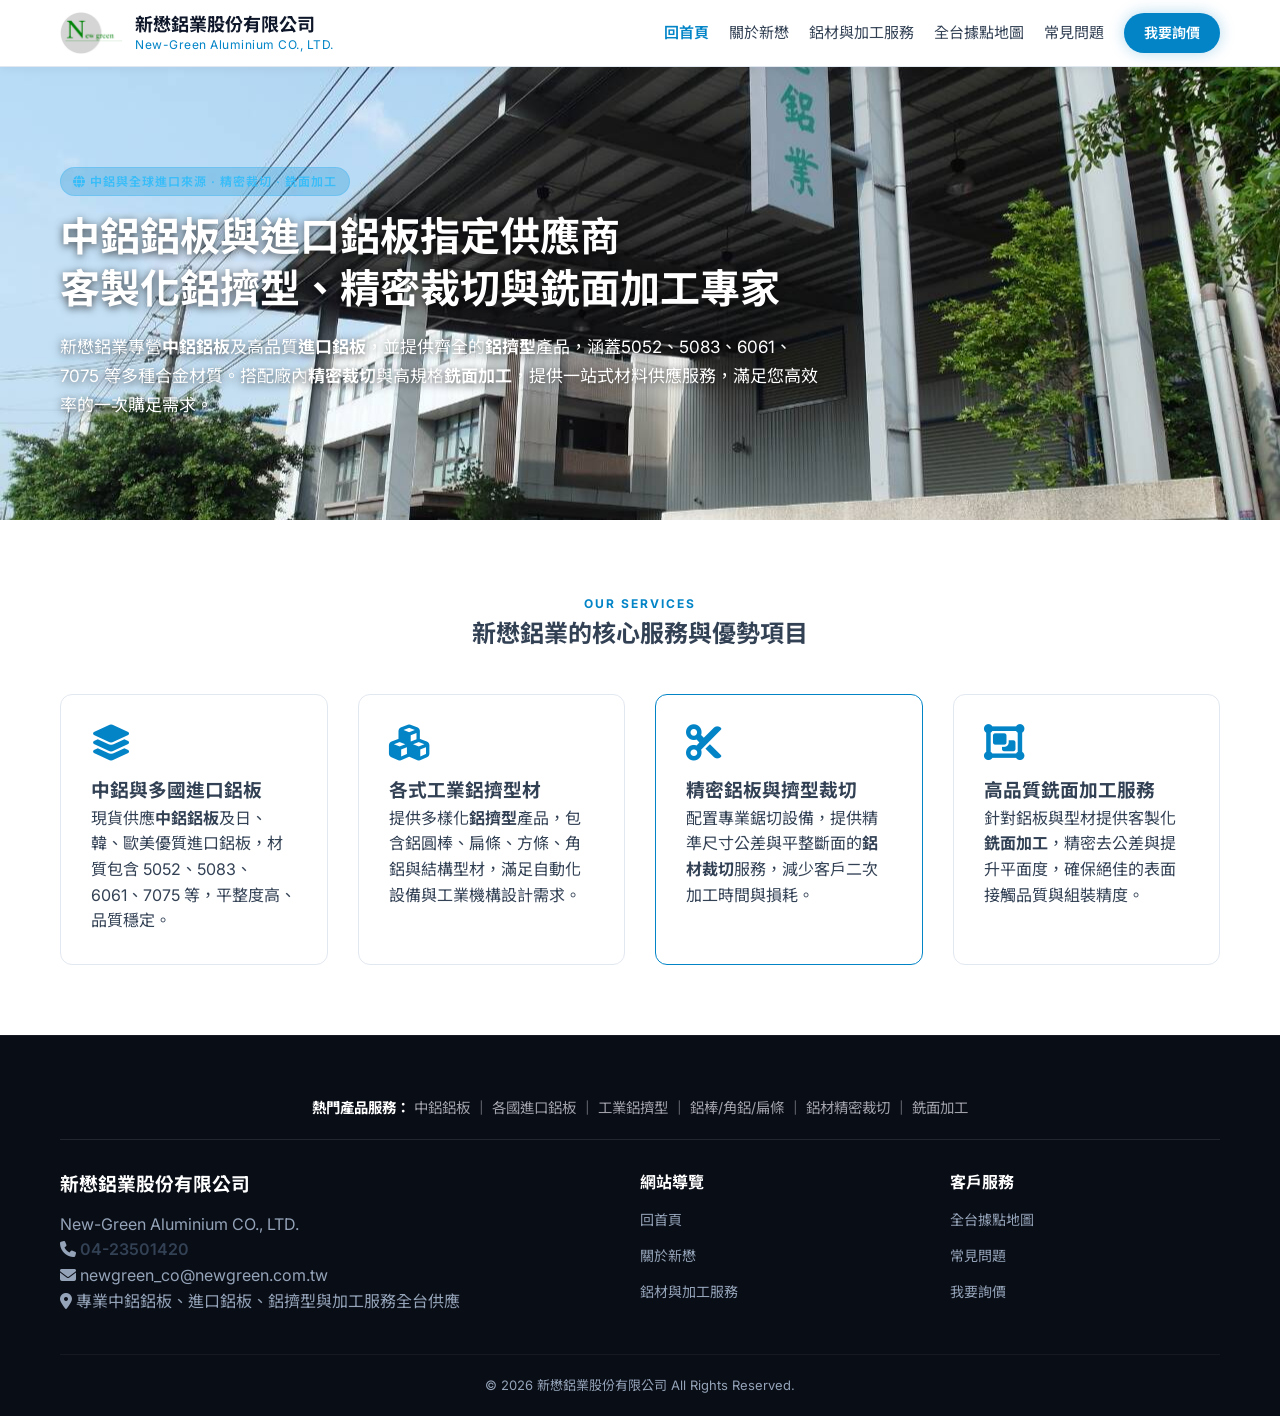
==== commit e2a55c19: "Add files via upload" ====
--- a/index.html
+++ b/index.html
@@ -68,7 +68,7 @@
             <a href="products.html" class="nav-item">鋁材與加工服務</a>
             <a href="locations.html" class="nav-item">全台據點地圖</a>
             <a href="faq.html" class="nav-item">常見問題</a>
-            <a href="quote.html" class="btn-primary-glow">線上詢價</a>
+            <a href="quote.html" class="btn-primary-glow">我要詢價</a>
         </nav>
     </div>
 </header>
@@ -159,7 +159,7 @@
                 <ul>
                     <li><a href="locations.html">全台據點地圖</a></li>
                     <li><a href="faq.html">常見問題</a></li>
-                    <li><a href="quote.html">線上詢價</a></li>
+                    <li><a href="quote.html">我要詢價</a></li>
                 </ul>
             </div>
         </div>
--- a/css/style.css
+++ b/css/style.css
@@ -113,7 +113,7 @@
     font-weight: 600;
 }
 
-/* 發光線上詢價按鈕 */
+/* 發光我要詢價按鈕 */
 .btn-primary-glow {
     background: var(--primary-color);
     color: #ffffff !important;
@@ -506,7 +506,7 @@
 }
 
 /* --------------------------------------------------------------------------
-   6. 常見問題 (FAQ) & 線上詢價單 (Quote Form)
+   6. 常見問題 (FAQ) & 我要詢價單 (Quote Form)
    -------------------------------------------------------------------------- */
 .faq-item { 
     background: #ffffff; 
@@ -738,7 +738,7 @@
 .faq-header-bg p {
     text-shadow: 0 2px 8px rgba(0, 0, 0, 0.8), 0 0 12px rgba(0, 0, 0, 0.6);
 }
-/* 線上詢價頁主頁頭區塊 (去除背景色，純背景圖) */
+/* 我要詢價頁主頁頭區塊 (去除背景色，純背景圖) */
 .quote-header-bg {
     position: relative;
     /* 完全去除背景顏色與漸層遮罩，只載入圖片 */
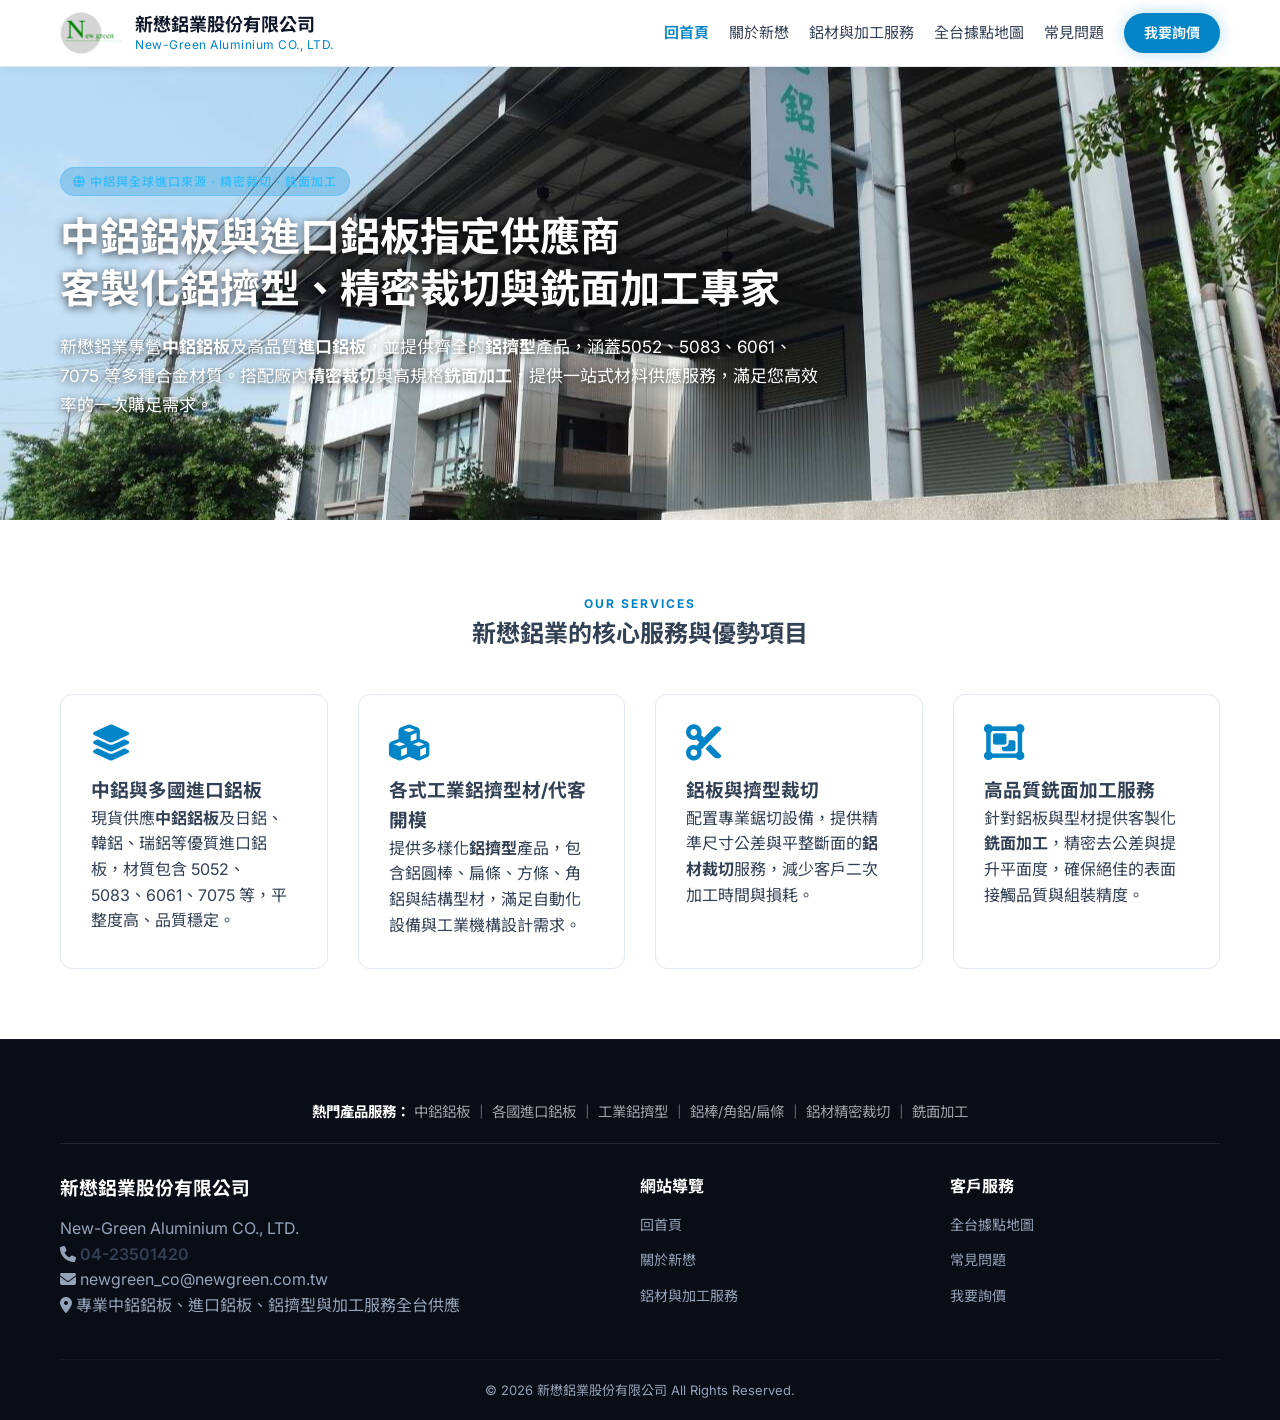
==== commit ea9aafad: "Add files via upload" ====
--- a/index.html
+++ b/index.html
@@ -99,18 +99,18 @@
                 <div class="product-card-modern" style="padding: 30px;">
                     <i class="fas fa-layer-group" style="font-size: 36px; color: var(--primary-color); margin-bottom: 15px;"></i>
                     <h3>中鋁與多國進口鋁板</h3>
-                    <p>現貨供應<strong>中鋁鋁板</strong>及日、韓、歐美優質進口鋁板，材質包含 5052、5083、6061、7075 等，平整度高、品質穩定。</p>
+                    <p>現貨供應<strong>中鋁鋁板</strong>及日鋁、韓鋁、瑞鋁等優質進口鋁板，材質包含 5052、5083、6061、7075 等，平整度高、品質穩定。</p>
                 </div>
                 
                 <div class="product-card-modern" style="padding: 30px;">
                     <i class="fas fa-cubes" style="font-size: 36px; color: var(--primary-color); margin-bottom: 15px;"></i>
-                    <h3>各式工業鋁擠型材</h3>
+                    <h3>各式工業鋁擠型材/代客開模</h3>
                     <p>提供多樣化<strong>鋁擠型</strong>產品，包含鋁圓棒、扁條、方條、角鋁與結構型材，滿足自動化設備與工業機構設計需求。</p>
                 </div>
 
-                <div class="product-card-modern" style="padding: 30px; border-color: var(--primary-color);">
+                <div class="product-card-modern" style="padding: 30px;">
                     <i class="fas fa-scissors" style="font-size: 36px; color: var(--primary-color); margin-bottom: 15px;"></i>
-                    <h3>精密鋁板與擠型裁切</h3>
+                    <h3>鋁板與擠型裁切</h3>
                     <p>配置專業鋸切設備，提供精準尺寸公差與平整斷面的<strong>鋁材裁切</strong>服務，減少客戶二次加工時間與損耗。</p>
                 </div>
 
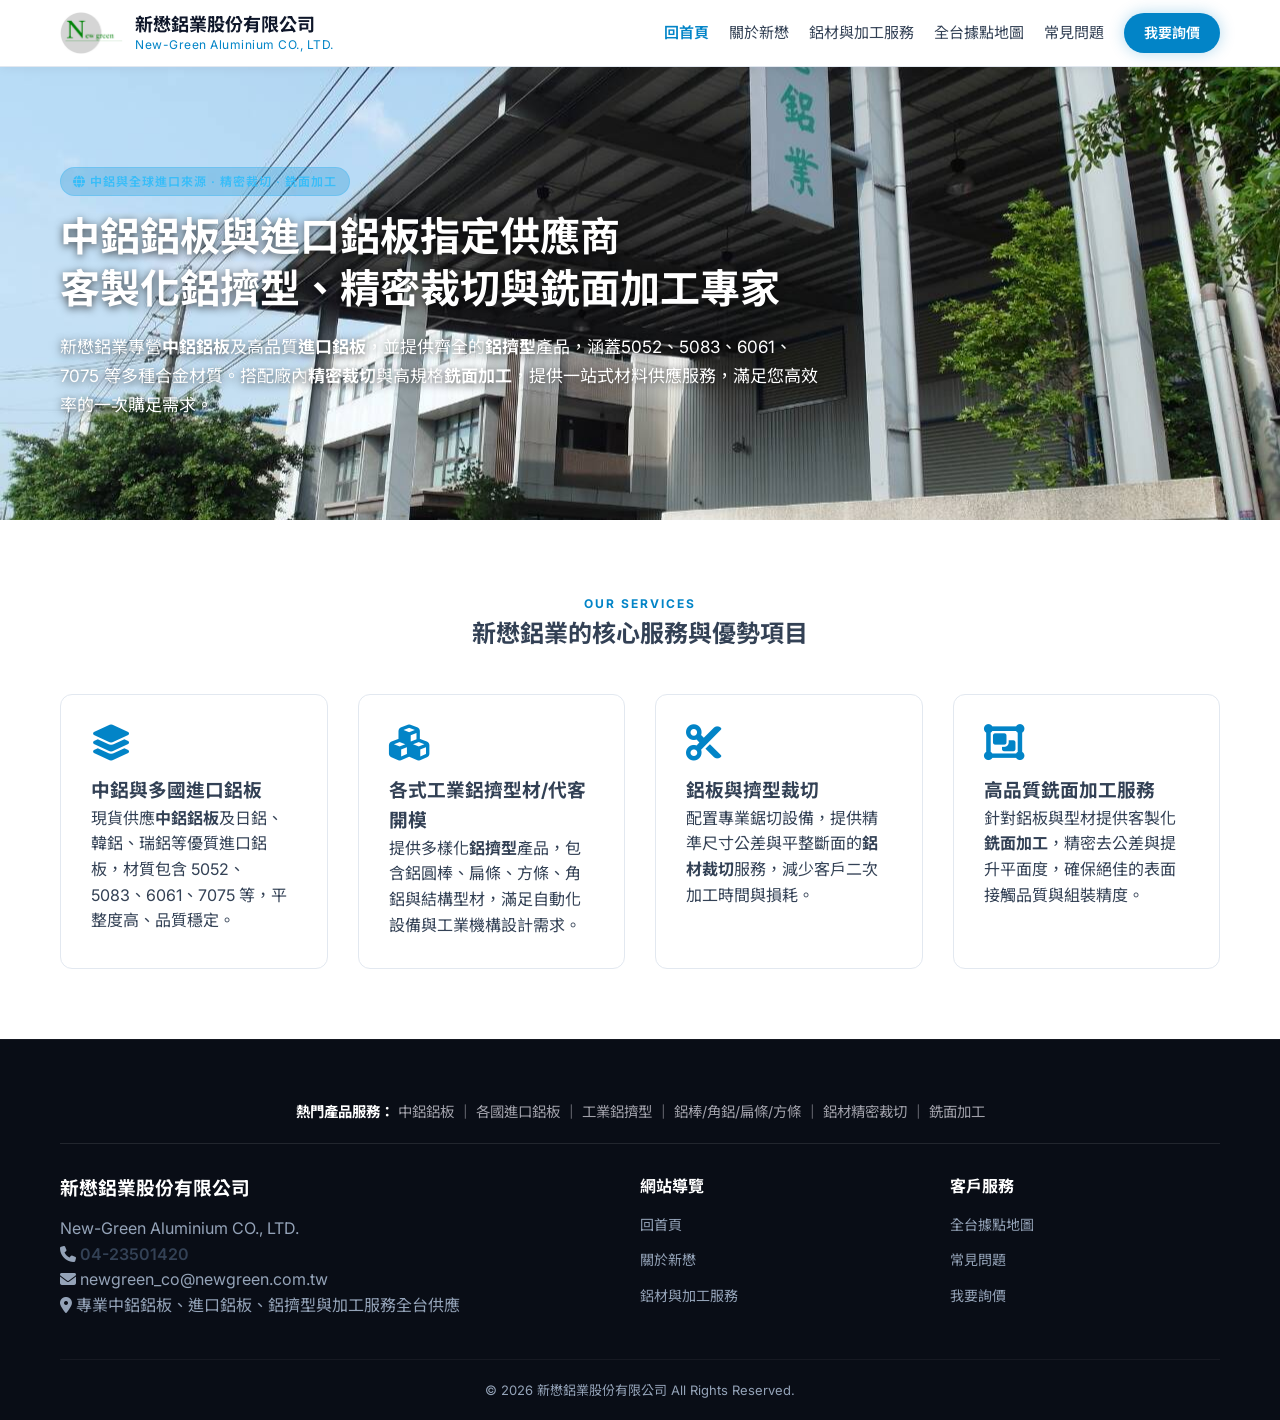
==== commit 354f3496: "Add files via upload" ====
--- a/index.html
+++ b/index.html
@@ -6,8 +6,8 @@
     
     <!-- 1. SEO 搜尋引擎優化 Meta 標籤 -->
     <title>新懋鋁業 | 中鋁鋁板、多國進口鋁板供應與專業鋁擠型加工專家</title>
-    <meta name="description" content="新懋鋁業專營中鋁鋁板、進口鋁板（美日韓瑞）、各式鋁擠型（圓棒、方條、角鋁）及 5052、5083、6061、7075 合金。提供全台精密裁切與高規格銑面加工服務，庫存齊全，歡迎線上詢價！">
-    <meta name="keywords" content="新懋鋁業, 中鋁鋁板, 進口鋁板, 鋁擠型, 鋁材加工, 鋁板裁切, 銑面加工, 5052鋁板, 5083鋁板、 6061鋁板, 7075鋁板, 鋁棒, 角鋁">
+    <meta name="description" content="新懋鋁業專營中鋁鋁板、進口鋁板（美日韓瑞）、各式鋁擠型（圓棒、方條、角鋁）及 2024、5052、5083、6061、7075 合金。提供全台精密裁切與高規格銑面加工服務，庫存齊全，歡迎線上詢價！">
+    <meta name="keywords" content="新懋鋁業, 中鋁鋁板, 進口鋁板, 鋁擠型, 鋁材加工, 鋁板裁切, 銑面加工, 2024鋁板, 5052鋁板, 5083鋁板、 6061鋁板, 7075鋁板, 鋁棒, 角鋁, 鋁扁條, 鋁方條">
     <meta name="robots" content="index, follow">
     <link rel="canonical" href="https://www.newgreen.com.tw/">
 
@@ -133,7 +133,7 @@
             <span>中鋁鋁板</span> ｜ 
             <span>各國進口鋁板</span> ｜ 
             <span>工業鋁擠型</span> ｜ 
-            <span>鋁棒/角鋁/扁條</span> ｜ 
+            <span>鋁棒/角鋁/扁條/方條</span> ｜ 
             <span>鋁材精密裁切</span> ｜ 
             <span>銑面加工</span>
         </div>
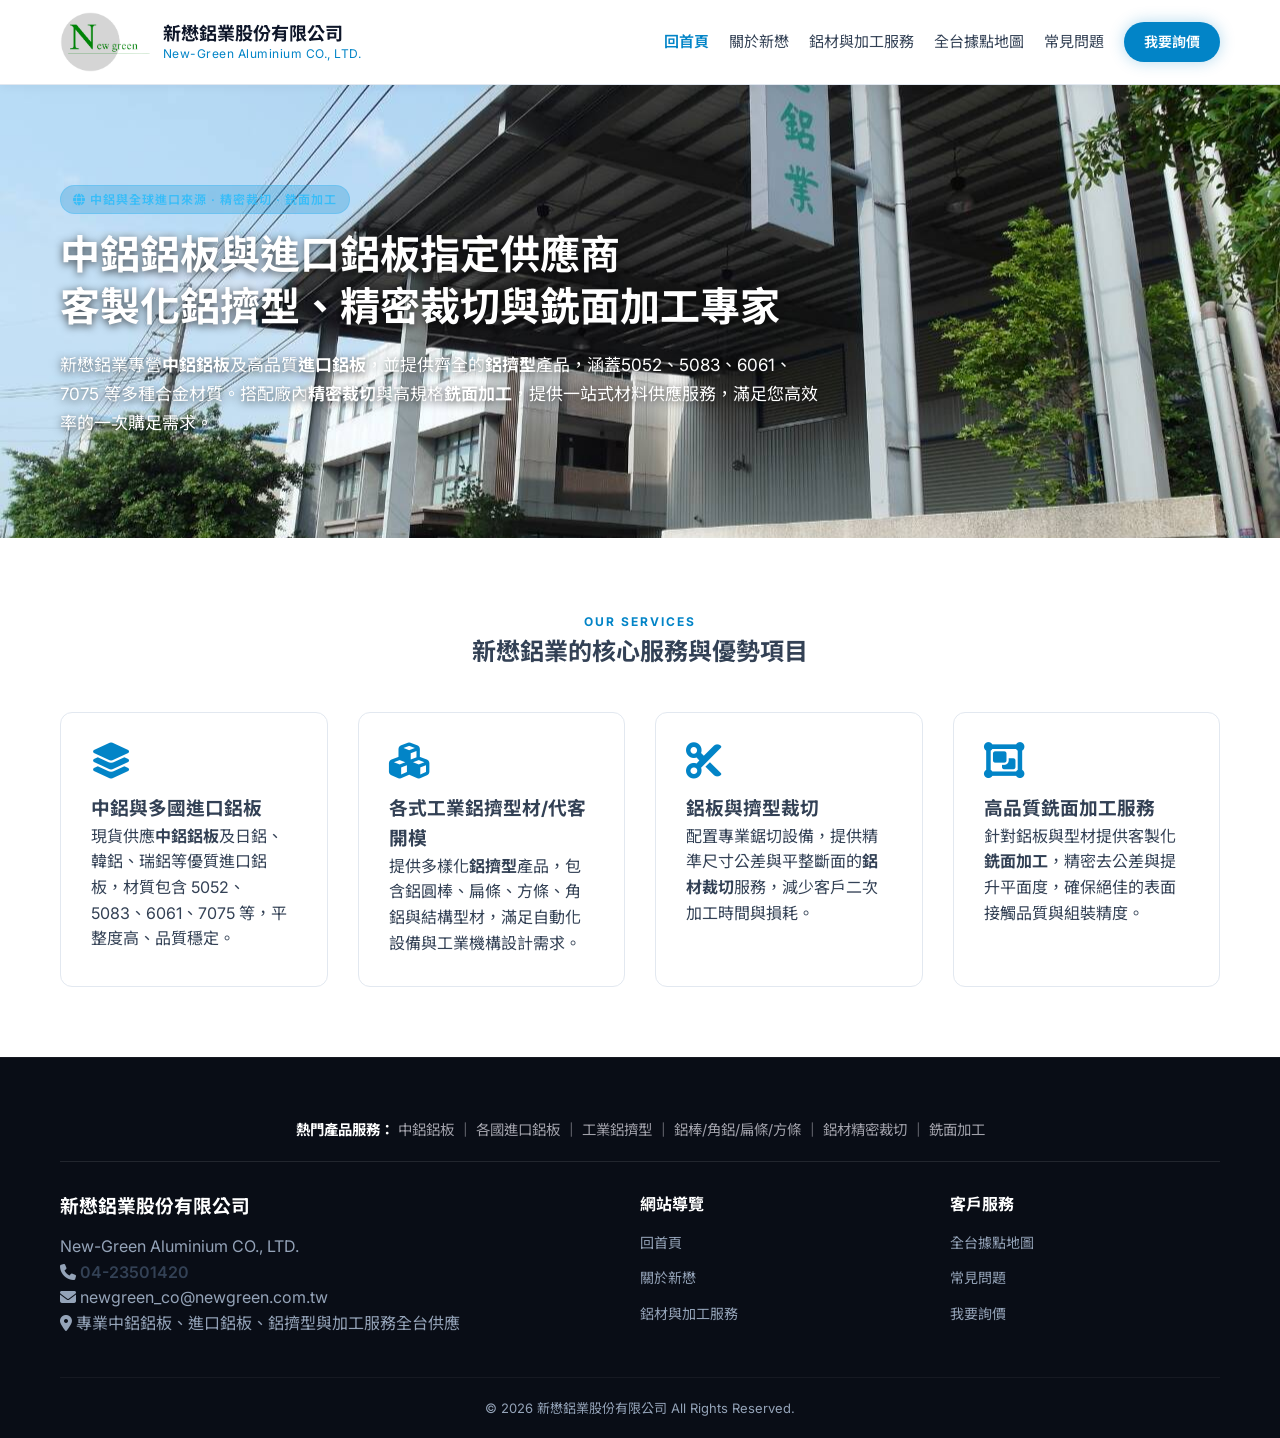
==== commit e613a20b: "Add files via upload" ====
--- a/index.html
+++ b/index.html
@@ -6,7 +6,7 @@
     
     <!-- 1. SEO 搜尋引擎優化 Meta 標籤 -->
     <title>新懋鋁業 | 中鋁鋁板、多國進口鋁板供應與專業鋁擠型加工專家</title>
-    <meta name="description" content="新懋鋁業專營中鋁鋁板、進口鋁板（美日韓瑞）、各式鋁擠型（圓棒、方條、角鋁）及 2024、5052、5083、6061、7075 合金。提供全台精密裁切與高規格銑面加工服務，庫存齊全，歡迎線上詢價！">
+    <meta name="description" content="新懋鋁業專營中鋁鋁板、進口鋁板（美日韓瑞）、各式鋁擠型（圓棒、方條、角鋁）及 2024、5052、5083、6061、7075 鋁合金。提供全台精密裁切與高規格銑面加工服務，庫存齊全，歡迎線上詢價！">
     <meta name="keywords" content="新懋鋁業, 中鋁鋁板, 進口鋁板, 鋁擠型, 鋁材加工, 鋁板裁切, 銑面加工, 2024鋁板, 5052鋁板, 5083鋁板、 6061鋁板, 7075鋁板, 鋁棒, 角鋁, 鋁扁條, 鋁方條">
     <meta name="robots" content="index, follow">
     <link rel="canonical" href="https://www.newgreen.com.tw/">
@@ -182,9 +182,13 @@
             if (navLinks.classList.contains('active')) {
                 icon.classList.remove('fa-bars');
                 icon.classList.add('fa-xmark');
+                // 新增：選單開啟時，禁止背景頁面滾動
+                document.body.style.overflow = 'hidden';
             } else {
                 icon.classList.remove('fa-xmark');
                 icon.classList.add('fa-bars');
+                // 新增：選單關閉時，恢復背景頁面滾動
+                document.body.style.overflow = 'auto';
             }
         });
     }
--- a/css/style.css
+++ b/css/style.css
@@ -76,7 +76,7 @@
 }
 
 .logo-img {
-    height: 42px;
+    height: 60px;
     width: auto;
     object-fit: contain;
 }
@@ -649,17 +649,23 @@
 }
 
 @media (max-width: 768px) {
-    .nav-links { 
-        display: none; 
-    }
-    .form-grid-2 { 
-        grid-template-columns: 1fr; 
-    }
-    .logo-text span { 
-        font-size: 11px; 
-    }
-    .hero-banner-image {
-        padding: 60px 0;
+    /* 選單樣式優化 */
+    .nav-links {
+        display: none;
+        position: absolute;
+        top: 100%;
+        left: 0;
+        width: 100%;
+        background-color: #ffffff;
+        flex-direction: column;
+        padding: 15px 0;
+        box-shadow: 0 10px 15px rgba(0, 0, 0, 0.1);
+        border-top: 1px solid var(--border-color);
+        z-index: 1001;
+
+        /* 新增：限制最大高度並開啟 Y 軸自動滾動，避免選項超出螢幕被裁切 */
+        max-height: calc(100vh - 70px);
+        overflow-y: auto;
     }
 }
 
@@ -811,9 +817,31 @@
 
 /* 在手機版 (768px 以下) 讓電話號碼更醒目、更容易點擊 */
 @media (max-width: 768px) {
+    /* 1. 選單內的連結點擊區域放大 */
+    .nav-links .nav-item {
+        padding: 14px 20px; /* 原本 12px 上下間距加高到 14px */
+        font-size: 16px;    /* 適度加深字體尺寸 */
+        display: block;
+    }
+
+    /* 2. 頁尾 (Footer) 連結在手機版加大觸控面積 */
+    .footer-nav li {
+        margin-bottom: 0;   /* 移除原 margin，改用 padding 讓整個範圍可點擊 */
+    }
+
+    .footer-nav a {
+        display: block;
+        padding: 10px 0;    /* 增加上下 10px 的可點擊觸控空間 */
+        font-size: 15px;
+    }
+
+    /* 3. 頁尾電話與 Email 點擊面積加大 */
+    .footer-brand p {
+        padding: 6px 0;     /* 加大行間距，防止誤觸鄰近行 */
+    }
+
     .phone-link {
-        color: var(--primary-color);
-        padding: 2px 0;
+        padding: 6px 0;
         display: inline-block;
     }
 }
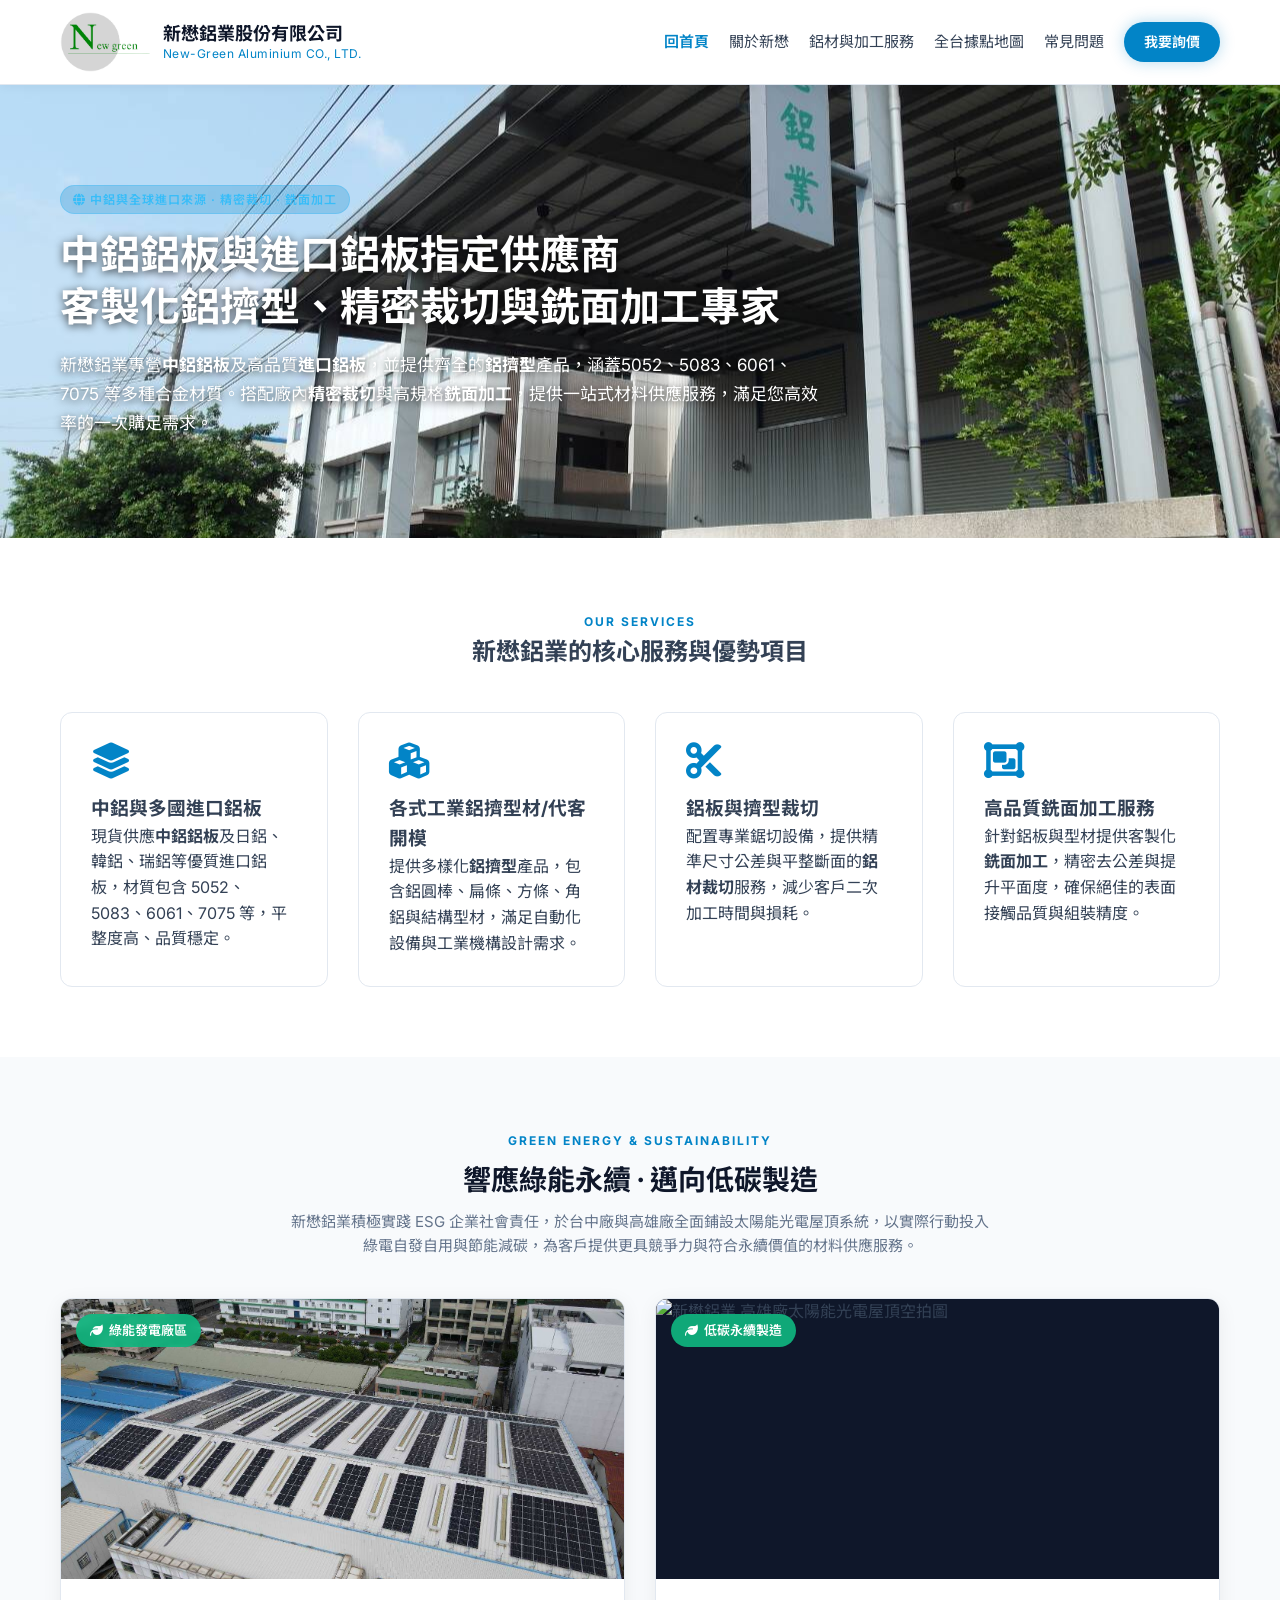
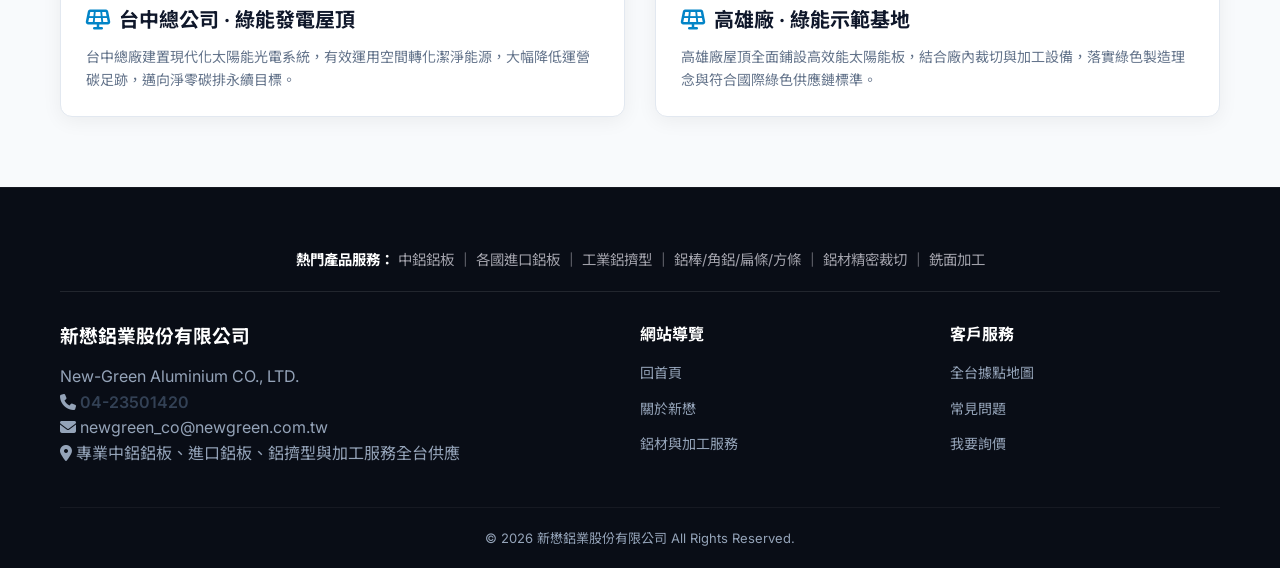
==== commit 51fb0359: "Add files via upload" ====
--- a/index.html
+++ b/index.html
@@ -44,6 +44,95 @@
     <link href="https://fonts.googleapis.com/css2?family=Inter:wght@300;400;600;700&family=Noto+Sans+TC:wght@300;400;500;700&display=swap" rel="stylesheet">
     <link rel="stylesheet" href="https://cdnjs.cloudflare.com/ajax/libs/font-awesome/6.4.0/css/all.min.css">
     <link rel="stylesheet" href="css/style.css">
+
+    <style>
+        /* 綠能太陽能專區專屬樣式 */
+        .solar-grid {
+            display: grid;
+            grid-template-columns: repeat(2, 1fr);
+            gap: 30px;
+            margin-top: 35px;
+        }
+
+        .solar-card {
+            background: #ffffff;
+            border-radius: var(--radius-md, 12px);
+            overflow: hidden;
+            box-shadow: 0 4px 20px rgba(0, 0, 0, 0.06);
+            border: 1px solid var(--border-color, #e2e8f0);
+            transition: all 0.3s ease;
+        }
+
+        .solar-card:hover {
+            transform: translateY(-5px);
+            box-shadow: 0 12px 30px rgba(0, 0, 0, 0.12);
+        }
+
+        .solar-img-wrapper {
+            position: relative;
+            width: 100%;
+            height: 280px;
+            overflow: hidden;
+            background-color: #0f172a;
+        }
+
+        .solar-img-wrapper img {
+            width: 100%;
+            height: 100%;
+            object-fit: cover;
+            transition: transform 0.6s cubic-bezier(0.16, 1, 0.3, 1);
+        }
+
+        .solar-card:hover .solar-img-wrapper img {
+            transform: scale(1.08);
+        }
+
+        .solar-tag {
+            position: absolute;
+            top: 15px;
+            left: 15px;
+            background: rgba(16, 185, 129, 0.9); /* 綠色永續標籤 */
+            color: #ffffff;
+            font-size: 13px;
+            font-weight: 600;
+            padding: 6px 14px;
+            border-radius: 20px;
+            backdrop-filter: blur(4px);
+            display: flex;
+            align-items: center;
+            gap: 6px;
+            z-index: 2;
+        }
+
+        .solar-info {
+            padding: 25px;
+        }
+
+        .solar-info h3 {
+            font-size: 20px;
+            color: var(--dark-bg, #0f172a);
+            font-weight: 700;
+            margin-bottom: 10px;
+            display: flex;
+            align-items: center;
+            gap: 8px;
+        }
+
+        .solar-info p {
+            font-size: 14px;
+            color: var(--text-muted, #64748b);
+            line-height: 1.6;
+        }
+
+        @media (max-width: 768px) {
+            .solar-grid {
+                grid-template-columns: 1fr;
+            }
+            .solar-img-wrapper {
+                height: 220px;
+            }
+        }
+    </style>
 </head>
 <body>
 
@@ -122,13 +211,52 @@
             </div>
         </div>
     </section>
+
+    <!-- 【新增】綠能永續與現代化太陽能廠房區塊 -->
+    <section class="section-padding">
+        <div class="container">
+            <div class="section-title-center">
+                <span class="sub-heading">GREEN ENERGY & SUSTAINABILITY</span>
+                <h2 style="font-size: 28px; color: var(--dark-bg); margin-top: 5px;">響應綠能永續 ‧ 邁向低碳製造</h2>
+                <p style="color: var(--text-muted); font-size: 15px; margin-top: 8px; max-width: 700px; margin-left: auto; margin-right: auto;">
+                    新懋鋁業積極實踐 ESG 企業社會責任，於台中廠與高雄廠全面鋪設太陽能光電屋頂系統，以實際行動投入綠電自發自用與節能減碳，為客戶提供更具競爭力與符合永續價值的材料供應服務。
+                </p>
+            </div>
+
+            <div class="solar-grid">
+                <!-- 台中廠太陽能空拍圖卡片 -->
+                <div class="solar-card">
+                    <div class="solar-img-wrapper">
+                        <span class="solar-tag"><i class="fas fa-leaf"></i> 綠能發電廠區</span>
+                        <img src="images/solar-taichung.jpg" alt="新懋鋁業 台中廠太陽能光電屋頂空拍圖">
+                    </div>
+                    <div class="solar-info">
+                        <h3><i class="fas fa-solar-panel" style="color: #0284c7;"></i> 台中總公司 ‧ 綠能發電屋頂</h3>
+                        <p>台中總廠建置現代化太陽能光電系統，有效運用空間轉化潔淨能源，大幅降低運營碳足跡，邁向淨零碳排永續目標。</p>
+                    </div>
+                </div>
+
+                <!-- 高雄廠太陽能空拍圖卡片 -->
+                <div class="solar-card">
+                    <div class="solar-img-wrapper">
+                        <span class="solar-tag"><i class="fas fa-leaf"></i> 低碳永續製造</span>
+                        <img src="images/solar-kaohsiung.jpg" alt="新懋鋁業 高雄廠太陽能光電屋頂空拍圖">
+                    </div>
+                    <div class="solar-info">
+                        <h3><i class="fas fa-solar-panel" style="color: #0284c7;"></i> 高雄廠 ‧ 綠能示範基地</h3>
+                        <p>高雄廠屋頂全面鋪設高效能太陽能板，結合廠內裁切與加工設備，落實綠色製造理念與符合國際綠色供應鏈標準。</p>
+                    </div>
+                </div>
+            </div>
+        </div>
+    </section>
 </main>
 
 <!-- Footer 頁尾優勢與 SEO 關鍵字延伸 -->
 <footer class="footer-dark">
     <div class="container">
         <!-- SEO 關鍵字連結引導條 -->
-<div style="border-bottom: 1px solid rgba(255,255,255,0.1); padding-bottom: 20px; margin-bottom: 30px; font-size: 0.9rem; color: #a1a1aa; text-align: center;">
+        <div style="border-bottom: 1px solid rgba(255,255,255,0.1); padding-bottom: 20px; margin-bottom: 30px; font-size: 0.9rem; color: #a1a1aa; text-align: center;">
             <strong style="color: #ffffff;">熱門產品服務：</strong>
             <span>中鋁鋁板</span> ｜ 
             <span>各國進口鋁板</span> ｜ 
@@ -182,12 +310,12 @@
             if (navLinks.classList.contains('active')) {
                 icon.classList.remove('fa-bars');
                 icon.classList.add('fa-xmark');
-                // 新增：選單開啟時，禁止背景頁面滾動
+                // 選單開啟時，禁止背景頁面滾動
                 document.body.style.overflow = 'hidden';
             } else {
                 icon.classList.remove('fa-xmark');
                 icon.classList.add('fa-bars');
-                // 新增：選單關閉時，恢復背景頁面滾動
+                // 選單關閉時，恢復背景頁面滾動
                 document.body.style.overflow = 'auto';
             }
         });
--- a/css/style.css
+++ b/css/style.css
@@ -730,6 +730,7 @@
 .locations-header-bg p {
     text-shadow: 0 2px 8px rgba(0, 0, 0, 0.8), 0 0 12px rgba(0, 0, 0, 0.6);
 }
+
 /* 常見問題頁主頁頭區塊 (去除背景色，純背景圖) */
 .faq-header-bg {
     position: relative;
